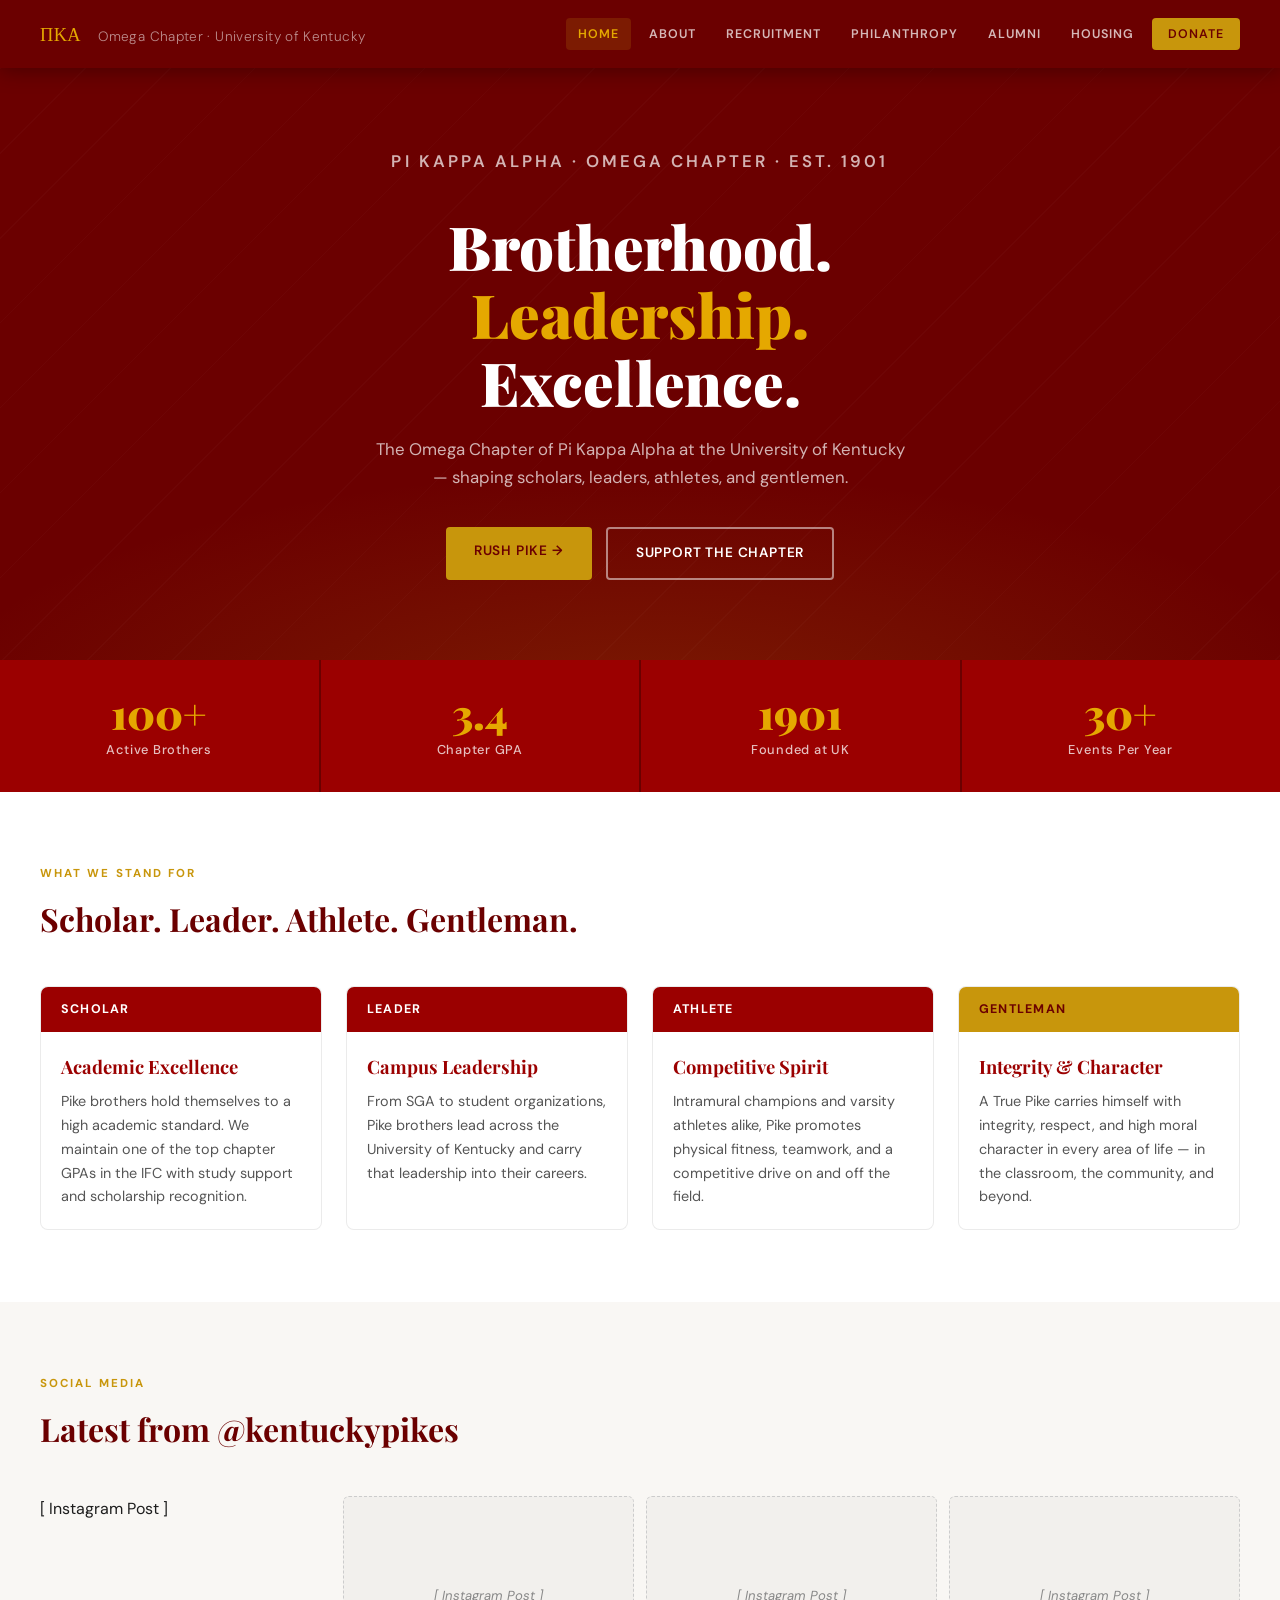
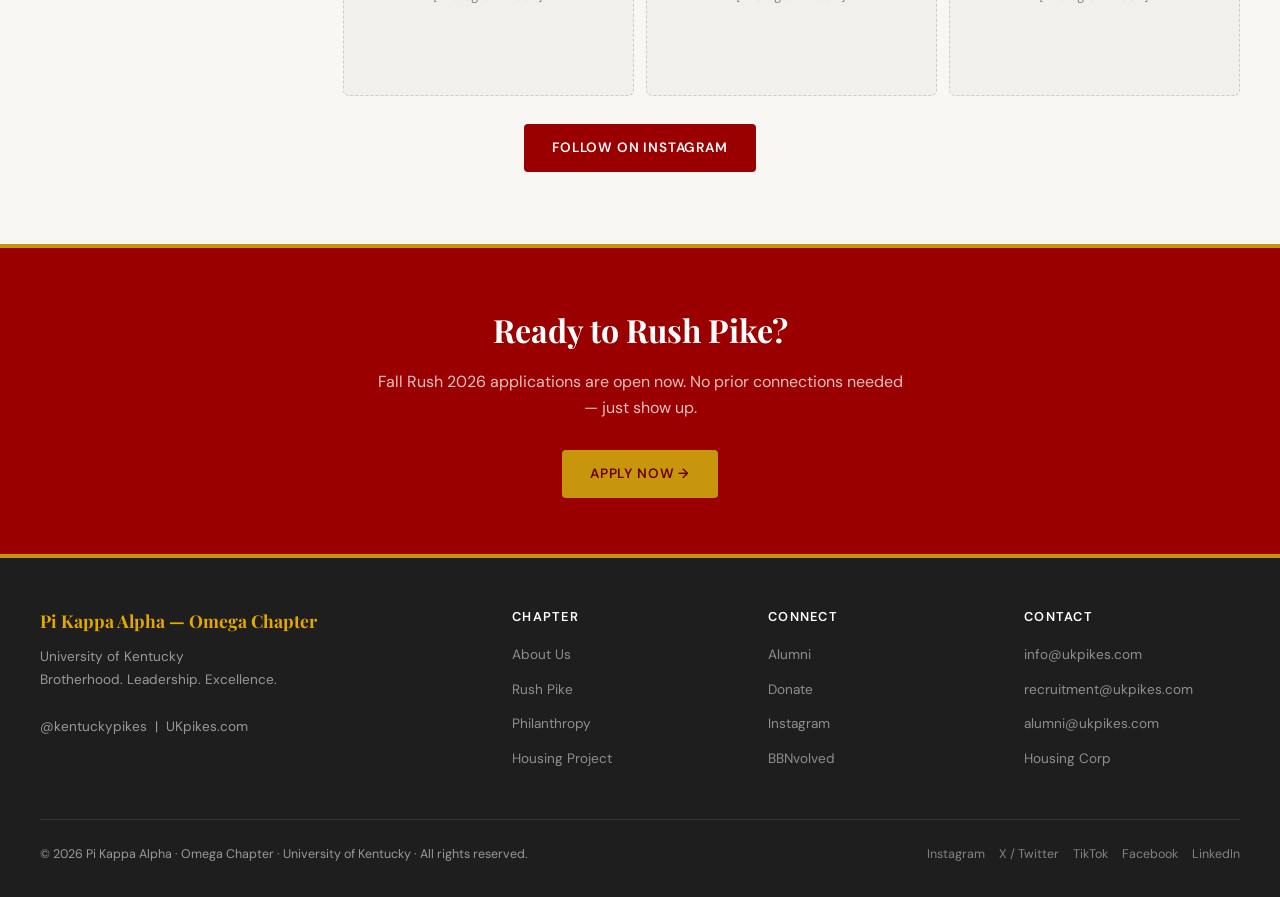
==== index.html @ 138304af "Update index.html" ====
<!DOCTYPE html>
<html lang="en">
<head>
  <meta charset="UTF-8" />
  <meta name="viewport" content="width=device-width, initial-scale=1.0" />
  <title>Pi Kappa Alpha — Omega Chapter | University of Kentucky</title>
  <link rel="stylesheet" href="styles.css" />
</head>
<body>
<script src="nav.js"></script>
 
<!-- HERO -->
<section class="hero">
  <p class="hero-eyebrow">Pi Kappa Alpha · Omega Chapter · Est. 1901</p>
  <h1>Brotherhood.<br><em>Leadership.</em><br>Excellence.</h1>
  <p>The Omega Chapter of Pi Kappa Alpha at the University of Kentucky — shaping scholars, leaders, athletes, and gentlemen.</p>
  <div class="hero-btns">
    <a href="recruitment.html" class="btn btn-gold">Rush Pike →</a>
    <a href="donate.html" class="btn btn-outline">Support the Chapter</a>
  </div>
</section>
 
<!-- STATS ROW -->
<div class="stats-row">
  <div class="stat-block"><div class="val">100+</div><div class="lbl">Active Brothers</div></div>
  <div class="stat-block"><div class="val">3.4</div><div class="lbl">Chapter GPA</div></div>
  <div class="stat-block"><div class="val">1901</div><div class="lbl">Founded at UK</div></div>
  <div class="stat-block"><div class="val">30+</div><div class="lbl">Events Per Year</div></div>
</div>
 
<!-- PILLARS -->
<section class="section">
  <p class="section-label">What We Stand For</p>
  <h2>Scholar. Leader. Athlete. Gentleman.</h2>
  <div class="card-grid card-grid-4">
 
    <div class="card">
      <div class="card-header">Scholar</div>
      <div class="card-body">
        <h3>Academic Excellence</h3>
        <p>Pike brothers hold themselves to a high academic standard. We maintain one of the top chapter GPAs in the IFC with study support and scholarship recognition.</p>
      </div>
    </div>
 
    <div class="card">
      <div class="card-header">Leader</div>
      <div class="card-body">
        <h3>Campus Leadership</h3>
        <p>From SGA to student organizations, Pike brothers lead across the University of Kentucky and carry that leadership into their careers.</p>
      </div>
    </div>
 
    <div class="card">
      <div class="card-header">Athlete</div>
      <div class="card-body">
        <h3>Competitive Spirit</h3>
        <p>Intramural champions and varsity athletes alike, Pike promotes physical fitness, teamwork, and a competitive drive on and off the field.</p>
      </div>
    </div>
 
    <div class="card">
      <div class="card-header gold">Gentleman</div>
      <div class="card-body">
        <h3>Integrity & Character</h3>
        <p>A True Pike carries himself with integrity, respect, and high moral character in every area of life — in the classroom, the community, and beyond.</p>
      </div>
    </div>
 
  </div>
</section>
 
<!-- INSTAGRAM FEED PLACEHOLDER -->
<section class="section section-alt">
  <p class="section-label">Social Media</p>
  <h2>Latest from @kentuckypikes</h2>
  <div class="card-grid card-grid-4" style="gap:12px;">
    <div class="https://github.com/BenBeady/ukpikes/blob/main/Dream%20Girl.png?raw=true" style="height:200px;">[ Instagram Post ]</div>
    <div class="img-placeholder" style="height:200px;">[ Instagram Post ]</div>
    <div class="img-placeholder" style="height:200px;">[ Instagram Post ]</div>
    <div class="img-placeholder" style="height:200px;">[ Instagram Post ]</div>
  </div>
  <div style="text-align:center;margin-top:28px;">
    <a href="https://instagram.com/kentuckypikes" target="_blank" class="btn btn-garnet">Follow on Instagram</a>
  </div>
</section>
 
<!-- CTA BANNER -->
<section class="cta-banner">
  <h2>Ready to Rush Pike?</h2>
  <p>Fall Rush 2026 applications are open now. No prior connections needed — just show up.</p>
  <a href="recruitment.html" class="btn btn-gold">Apply Now →</a>
</section>
 
</body>
</html>
---- styles.css ----
/* ── FONTS ── */
@import url('https://fonts.googleapis.com/css2?family=Playfair+Display:wght@700;900&family=DM+Sans:wght@300;400;500;600&display=swap');

/* ── VARIABLES ── */
:root {
  --garnet:      #9B0000;
  --garnet-dark: #6B0000;
  --garnet-lite: #fdf0f0;
  --gold:        #C8960C;
  --gold-light:  #F5E8C0;
  --gold-vivid:  #E5A800;
  --white:       #FFFFFF;
  --off-white:   #F9F7F4;
  --gray-bg:     #F2F0ED;
  --gray-mid:    #888;
  --gray-dark:   #1E1E1E;
  --nav-h:       68px;
}

/* ── RESET ── */
*, *::before, *::after { box-sizing: border-box; margin: 0; padding: 0; }
html { scroll-behavior: smooth; }
body {
  font-family: 'DM Sans', sans-serif;
  font-weight: 400;
  color: var(--gray-dark);
  background: var(--white);
  line-height: 1.65;
}
img { display: block; max-width: 100%; }
a { color: inherit; text-decoration: none; }

/* ── NAV ── */
.nav {
  position: sticky; top: 0; z-index: 100;
  background: var(--garnet-dark);
  height: var(--nav-h);
  display: flex; align-items: center;
  padding: 0 40px;
  box-shadow: 0 2px 20px rgba(0,0,0,.35);
}
.nav-logo {
  font-family: 'Playfair Display', serif;
  font-size: 1.15rem;
  color: var(--gold-vivid);
  white-space: nowrap;
  letter-spacing: .02em;
}
.nav-logo span {
  color: rgba(255,255,255,.55);
  font-family: 'DM Sans', sans-serif;
  font-weight: 300;
  font-size: .85rem;
  margin-left: 12px;
}
.nav-links {
  margin-left: auto;
  display: flex; gap: 6px;
  list-style: none;
}
.nav-links a {
  display: inline-block;
  padding: 6px 12px;
  font-size: .78rem;
  font-weight: 600;
  letter-spacing: .08em;
  text-transform: uppercase;
  color: rgba(255,255,255,.72);
  border-radius: 4px;
  transition: background .2s, color .2s;
}
.nav-links a:hover,
.nav-links a.active {
  background: rgba(200,150,12,.18);
  color: var(--gold-vivid);
}
.nav-donate-btn {
  background: var(--gold) !important;
  color: var(--garnet-dark) !important;
  padding: 6px 16px !important;
  border-radius: 4px !important;
}
.nav-donate-btn:hover {
  background: var(--gold-vivid) !important;
}

/* ── FOOTER ── */
.footer {
  background: var(--gray-dark);
  color: rgba(255,255,255,.55);
  padding: 48px 40px 32px;
}
.footer-grid {
  display: grid;
  grid-template-columns: 2fr 1fr 1fr 1fr;
  gap: 40px;
  margin-bottom: 40px;
}
.footer-brand h3 {
  font-family: 'Playfair Display', serif;
  color: var(--gold-vivid);
  font-size: 1.1rem;
  margin-bottom: 10px;
}
.footer-brand p { font-size: .85rem; line-height: 1.7; }
.footer-col h4 {
  color: var(--white);
  font-size: .8rem;
  font-weight: 600;
  letter-spacing: .1em;
  text-transform: uppercase;
  margin-bottom: 14px;
}
.footer-col ul { list-style: none; }
.footer-col li { margin-bottom: 8px; }
.footer-col a { font-size: .85rem; color: rgba(255,255,255,.5); transition: color .2s; }
.footer-col a:hover { color: var(--gold-vivid); }
.footer-bottom {
  border-top: 1px solid rgba(255,255,255,.1);
  padding-top: 24px;
  display: flex; justify-content: space-between; align-items: center;
  font-size: .78rem;
}
.social-links { display: flex; gap: 14px; }
.social-links a { color: rgba(255,255,255,.45); transition: color .2s; }
.social-links a:hover { color: var(--gold-vivid); }

/* ── HERO ── */
.hero {
  background: var(--garnet-dark);
  min-height: 520px;
  display: flex; flex-direction: column; justify-content: center;
  align-items: center; text-align: center;
  padding: 80px 40px;
  position: relative;
  overflow: hidden;
}
.hero::before {
  content: '';
  position: absolute; inset: 0;
  background:
    radial-gradient(ellipse 80% 60% at 50% 110%, rgba(200,150,12,.18) 0%, transparent 70%),
    repeating-linear-gradient(135deg, rgba(255,255,255,.02) 0px, rgba(255,255,255,.02) 1px, transparent 1px, transparent 60px);
}
.hero-eyebrow {
  font-size: .75rem;
  font-weight: 600;
  letter-spacing: .18em;
  text-transform: uppercase;
  color: var(--gold-vivid);
  margin-bottom: 18px;
  position: relative;
}
.hero h1 {
  font-family: 'Playfair Display', serif;
  font-size: clamp(2.2rem, 5vw, 3.8rem);
  font-weight: 900;
  color: var(--white);
  line-height: 1.12;
  max-width: 780px;
  position: relative;
  margin-bottom: 20px;
}
.hero h1 em { color: var(--gold-vivid); font-style: normal; }
.hero p {
  color: rgba(255,255,255,.7);
  font-size: 1.05rem;
  max-width: 540px;
  position: relative;
  margin-bottom: 36px;
}
.hero-btns { display: flex; gap: 14px; flex-wrap: wrap; justify-content: center; position: relative; }

/* ── BUTTONS ── */
.btn {
  display: inline-block;
  padding: 13px 28px;
  font-size: .85rem;
  font-weight: 600;
  letter-spacing: .06em;
  text-transform: uppercase;
  border-radius: 4px;
  transition: transform .18s, box-shadow .18s;
  cursor: pointer;
}
.btn:hover { transform: translateY(-2px); box-shadow: 0 6px 20px rgba(0,0,0,.2); }
.btn-gold  { background: var(--gold); color: var(--garnet-dark); }
.btn-gold:hover { background: var(--gold-vivid); }
.btn-outline { background: transparent; color: var(--white); border: 2px solid rgba(255,255,255,.5); }
.btn-outline:hover { border-color: var(--white); background: rgba(255,255,255,.08); }
.btn-garnet { background: var(--garnet); color: var(--white); }
.btn-garnet:hover { background: var(--garnet-dark); }

/* ── PAGE TITLE (inner pages) ── */
.page-title {
  background: var(--garnet);
  padding: 52px 40px 44px;
  border-bottom: 4px solid var(--gold);
}
.page-title h1 {
  font-family: 'Playfair Display', serif;
  font-size: 2.4rem;
  font-weight: 900;
  color: var(--white);
  margin-bottom: 8px;
}
.page-title p { color: rgba(255,255,255,.75); font-size: 1rem; max-width: 640px; }

/* ── SECTIONS ── */
.section { padding: 72px 40px; }
.section-alt { background: var(--off-white); }
.section-dark { background: var(--garnet-dark); color: var(--white); }
.section-gold  { background: var(--gold-light); }

.section-label {
  font-size: .72rem;
  font-weight: 700;
  letter-spacing: .18em;
  text-transform: uppercase;
  color: var(--gold);
  margin-bottom: 10px;
}
.section h2 {
  font-family: 'Playfair Display', serif;
  font-size: 2rem;
  font-weight: 700;
  margin-bottom: 40px;
  color: var(--garnet-dark);
}
.section-dark h2 { color: var(--white); }
.section-dark .section-label { color: var(--gold-vivid); }

/* ── STAT ROW ── */
.stats-row {
  display: grid;
  grid-template-columns: repeat(4, 1fr);
  gap: 2px;
  background: var(--garnet-dark);
}
.stat-block {
  background: var(--garnet);
  padding: 32px 20px;
  text-align: center;
  transition: background .2s;
}
.stat-block:hover { background: #820000; }
.stat-block .val {
  font-family: 'Playfair Display', serif;
  font-size: 2.6rem;
  font-weight: 900;
  color: var(--gold-vivid);
  line-height: 1;
  margin-bottom: 6px;
}
.stat-block .lbl { font-size: .8rem; font-weight: 500; color: rgba(255,255,255,.75); letter-spacing: .06em; }

/* ── CARDS ── */
.card-grid { display: grid; gap: 24px; }
.card-grid-2 { grid-template-columns: repeat(2,1fr); }
.card-grid-3 { grid-template-columns: repeat(3,1fr); }
.card-grid-4 { grid-template-columns: repeat(4,1fr); }

.card {
  background: var(--white);
  border: 1px solid rgba(0,0,0,.08);
  border-radius: 8px;
  overflow: hidden;
  transition: box-shadow .22s, transform .22s;
}
.card:hover { box-shadow: 0 8px 32px rgba(0,0,0,.1); transform: translateY(-3px); }
.card-header {
  background: var(--garnet);
  padding: 12px 20px;
  font-size: .78rem;
  font-weight: 700;
  letter-spacing: .1em;
  text-transform: uppercase;
  color: var(--white);
}
.card-header.gold { background: var(--gold); color: var(--garnet-dark); }
.card-body { padding: 20px; }
.card-body h3 { font-family: 'Playfair Display', serif; font-size: 1.15rem; color: var(--garnet); margin-bottom: 8px; }
.card-body p  { font-size: .9rem; color: #555; line-height: 1.65; }
.card-body ul { list-style: none; margin-top: 8px; }
.card-body ul li { font-size: .88rem; color: #444; padding: 3px 0; }
.card-body ul li::before { content: '—'; color: var(--gold); margin-right: 8px; font-weight: 700; }

/* ── IMAGE PLACEHOLDER ── */
.img-placeholder {
  background: var(--gray-bg);
  display: flex; align-items: center; justify-content: center;
  color: var(--gray-mid);
  font-size: .82rem;
  font-style: italic;
  border-radius: 6px;
  border: 1px dashed #ccc;
}

/* ── BANNER CTA ── */
.cta-banner {
  background: var(--garnet);
  border-top: 4px solid var(--gold);
  border-bottom: 4px solid var(--gold);
  padding: 56px 40px;
  text-align: center;
}
.cta-banner h2 { font-family: 'Playfair Display', serif; font-size: 2rem; color: var(--white); margin-bottom: 12px; }
.cta-banner p  { color: rgba(255,255,255,.75); max-width: 540px; margin: 0 auto 28px; }

/* ── FAQ ── */
.faq-item {
  border-left: 3px solid var(--gold);
  padding: 16px 20px;
  margin-bottom: 14px;
  background: var(--white);
  border-radius: 0 6px 6px 0;
}
.faq-item strong { display: block; color: var(--garnet); font-size: .95rem; margin-bottom: 4px; }
.faq-item p { font-size: .9rem; color: #555; }

/* ── PROGRESS BAR ── */
.progress-wrap { background: #e0e0e0; border-radius: 999px; height: 28px; overflow: hidden; margin: 12px 0 6px; position: relative; }
.progress-fill { background: linear-gradient(90deg, var(--garnet), var(--garnet-dark)); height: 100%; border-radius: 999px; display: flex; align-items: center; padding: 0 14px; }
.progress-fill span { font-size: .78rem; font-weight: 700; color: var(--white); letter-spacing: .05em; }

/* ── ICON BADGES ── */
.badge-row { display: flex; gap: 10px; flex-wrap: wrap; margin-top: 8px; }
.badge {
  display: inline-block;
  background: var(--garnet);
  color: var(--white);
  font-size: .72rem;
  font-weight: 600;
  padding: 4px 12px;
  border-radius: 999px;
  letter-spacing: .05em;
  text-transform: uppercase;
}
.badge.gold { background: var(--gold); color: var(--garnet-dark); }

/* ── OFFICERS GRID ── */
.officer-card {
  display: flex; align-items: center; gap: 16px;
  background: var(--white);
  border: 1px solid rgba(0,0,0,.07);
  border-radius: 8px;
  padding: 16px 20px;
  transition: box-shadow .2s;
}
.officer-card:hover { box-shadow: 0 4px 16px rgba(0,0,0,.08); }
.officer-avatar {
  width: 54px; height: 54px; border-radius: 50%;
  background: var(--gray-bg);
  border: 2px solid var(--gold);
  flex-shrink: 0;
  display: flex; align-items: center; justify-content: center;
  font-size: .7rem; color: var(--gray-mid); font-style: italic;
}
.officer-info strong { display: block; font-size: .95rem; color: var(--garnet); }
.officer-info span  { font-size: .82rem; color: var(--gray-mid); }

/* ── FUNRAISE EMBED PLACEHOLDER ── */
.funraise-box {
  background: linear-gradient(135deg, var(--garnet-lite), var(--gold-light));
  border: 2px dashed var(--gold);
  border-radius: 10px;
  padding: 48px 32px;
  text-align: center;
}
.funraise-box h3 { font-family: 'Playfair Display', serif; color: var(--garnet); font-size: 1.4rem; margin-bottom: 10px; }
.funraise-box p  { color: #666; font-size: .9rem; max-width: 500px; margin: 0 auto 20px; }

/* ── TIMELINE ── */
.timeline { position: relative; padding-left: 28px; }
.timeline::before { content: ''; position: absolute; left: 9px; top: 0; bottom: 0; width: 2px; background: var(--gold-light); }
.timeline-item { position: relative; margin-bottom: 32px; }
.timeline-item::before {
  content: ''; position: absolute; left: -24px; top: 5px;
  width: 14px; height: 14px; border-radius: 50%;
  background: var(--garnet); border: 3px solid var(--gold);
}
.timeline-item h4 { font-family: 'Playfair Display', serif; font-size: 1.05rem; color: var(--garnet); margin-bottom: 4px; }
.timeline-item .week { font-size: .72rem; font-weight: 700; letter-spacing: .12em; text-transform: uppercase; color: var(--gold); margin-bottom: 6px; }
.timeline-item p { font-size: .88rem; color: #555; }

/* ── SPOTLIGHT CARD ── */
.spotlight {
  background: var(--white);
  border: 1px solid rgba(0,0,0,.08);
  border-radius: 8px;
  overflow: hidden;
}
.spotlight-img {
  height: 180px;
  background: var(--gray-bg);
  display: flex; align-items: center; justify-content: center;
  font-size: .82rem; color: var(--gray-mid); font-style: italic;
}
.spotlight-body { padding: 20px; }
.spotlight-body .year { font-size: .72rem; font-weight: 700; letter-spacing: .12em; text-transform: uppercase; color: var(--gold); margin-bottom: 4px; }
.spotlight-body h4 { font-family: 'Playfair Display', serif; font-size: 1.1rem; color: var(--garnet); margin-bottom: 6px; }
.spotlight-body p  { font-size: .87rem; color: #555; line-height: 1.6; }

/* ── RESPONSIVE ── */
@media (max-width: 900px) {
  .nav { padding: 0 20px; }
  .nav-links { display: none; }
  .section { padding: 48px 20px; }
  .hero { padding: 60px 20px; }
  .page-title { padding: 40px 20px; }
  .stats-row, .card-grid-4 { grid-template-columns: repeat(2,1fr); }
  .card-grid-3 { grid-template-columns: repeat(2,1fr); }
  .card-grid-2 { grid-template-columns: 1fr; }
  .footer-grid { grid-template-columns: 1fr 1fr; }
  .footer-bottom { flex-direction: column; gap: 12px; text-align: center; }
}
@media (max-width: 580px) {
  .stats-row, .card-grid-4, .card-grid-3, .card-grid-2 { grid-template-columns: 1fr; }
  .footer-grid { grid-template-columns: 1fr; }
  .hero h1 { font-size: 2rem; }
  .hero-btns { flex-direction: column; align-items: center; }
}
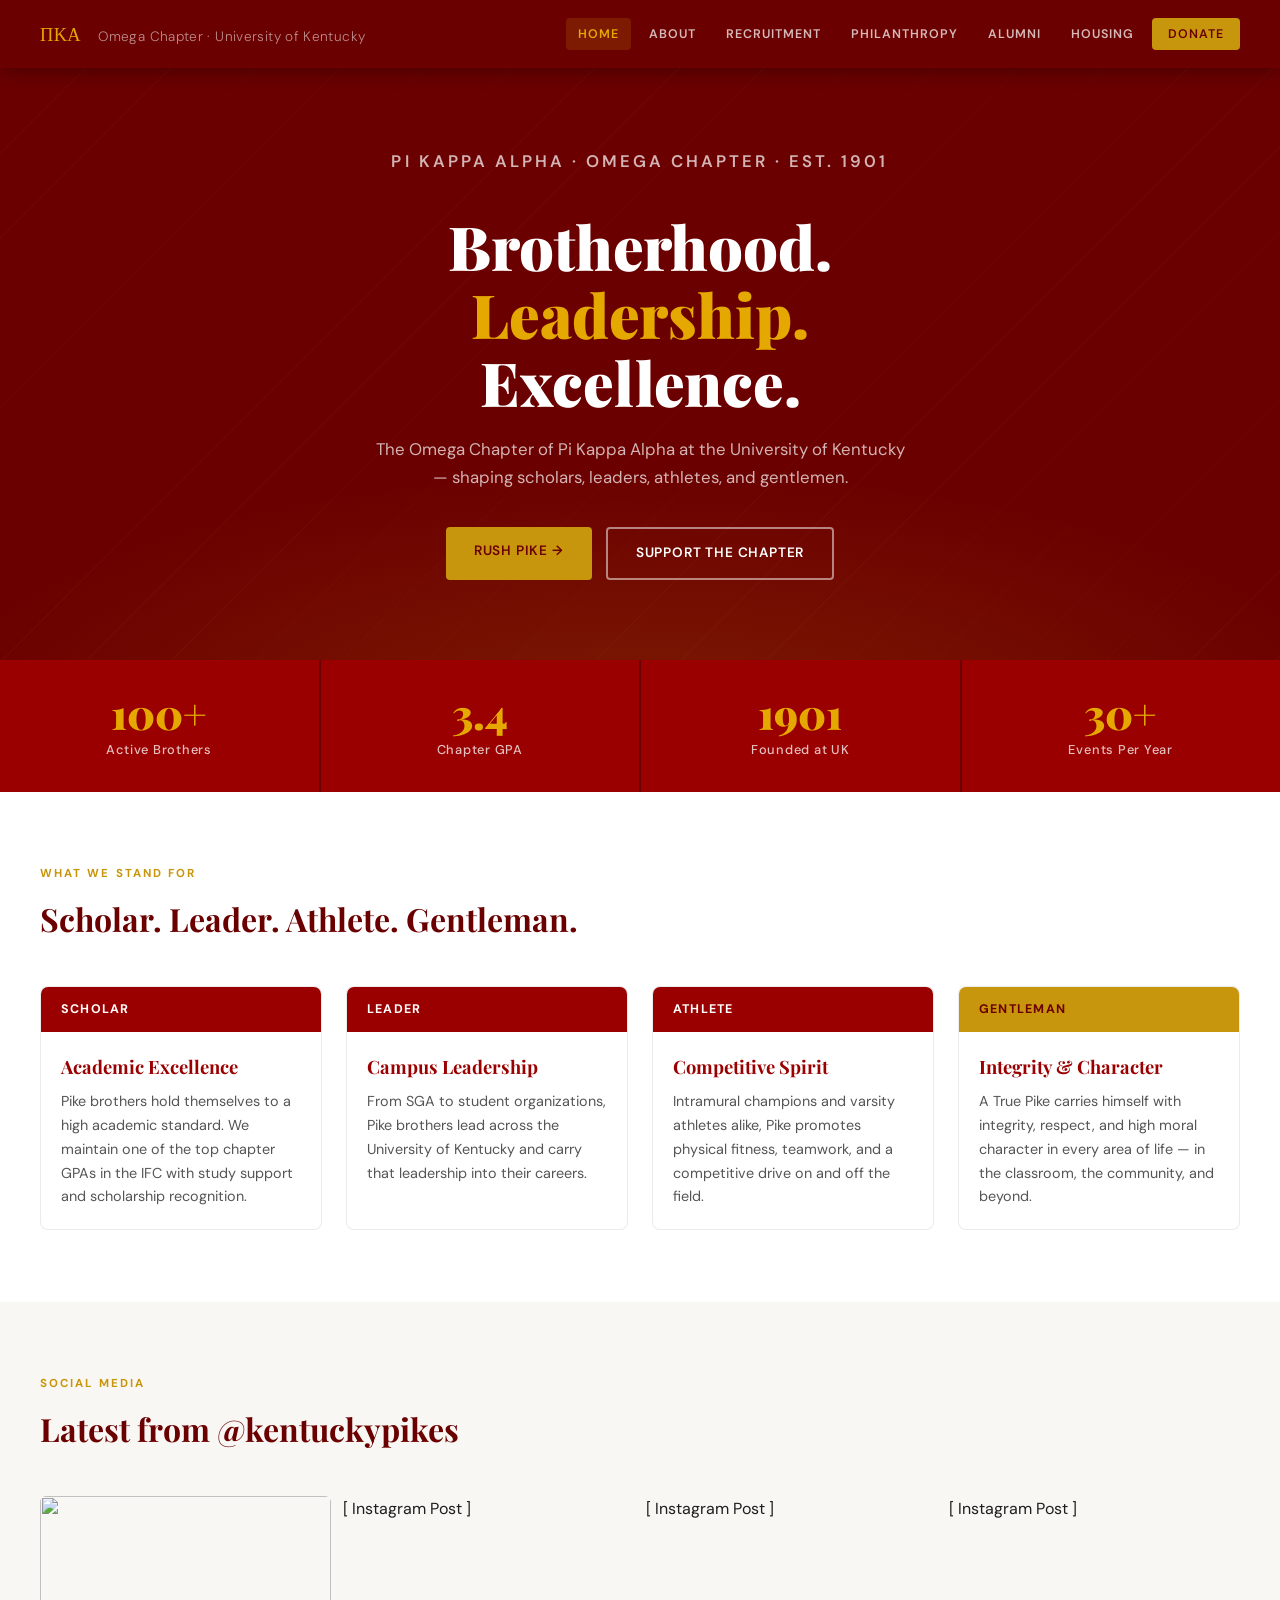
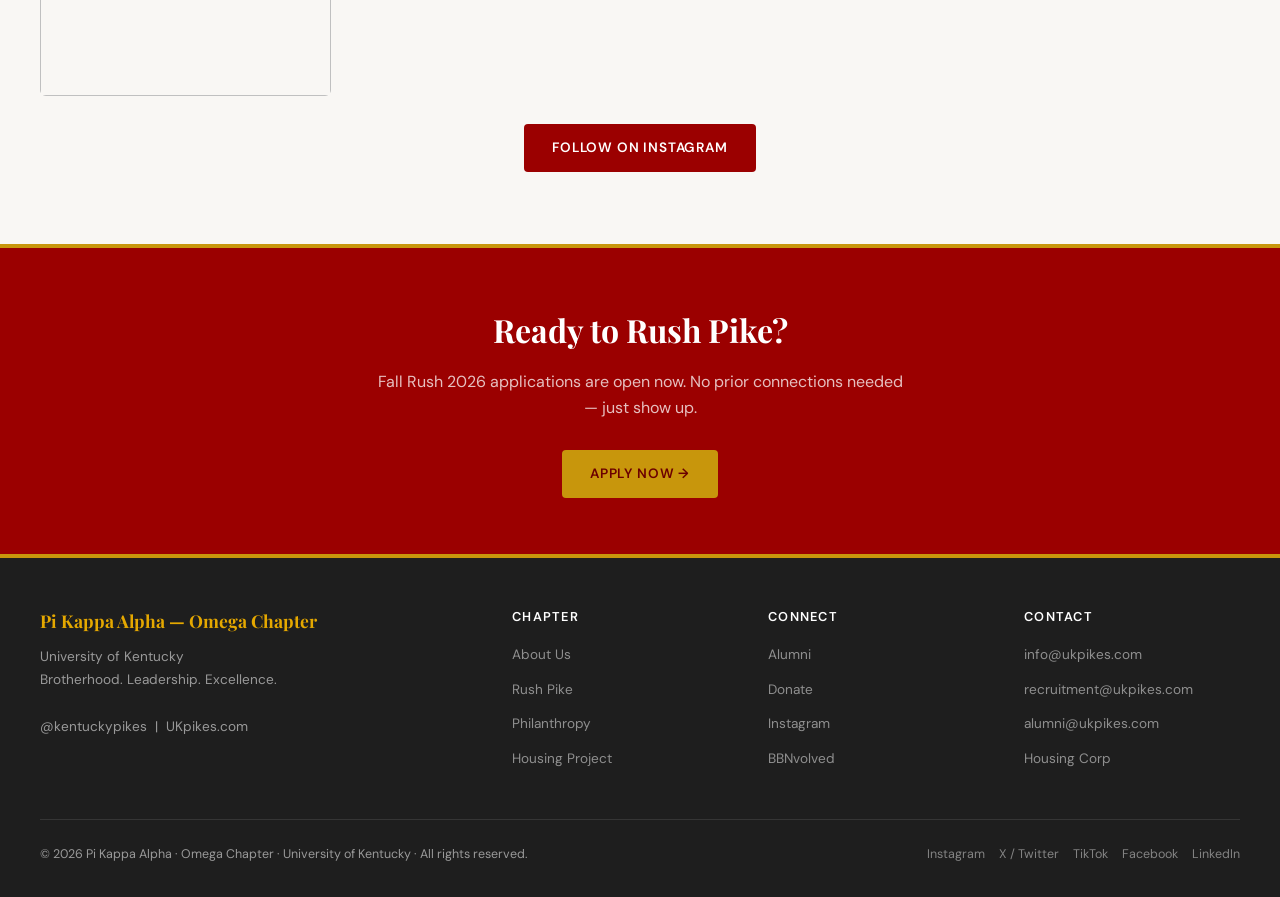
==== commit 6d5d8863: "Update index.html" ====
--- a/index.html
+++ b/index.html
@@ -74,10 +74,12 @@
   <p class="section-label">Social Media</p>
   <h2>Latest from @kentuckypikes</h2>
   <div class="card-grid card-grid-4" style="gap:12px;">
-    <div class="https://github.com/BenBeady/ukpikes/blob/main/Dream%20Girl.png?raw=true" style="height:200px;">[ Instagram Post ]</div>
-    <div class="img-placeholder" style="height:200px;">[ Instagram Post ]</div>
-    <div class="img-placeholder" style="height:200px;">[ Instagram Post ]</div>
-    <div class="img-placeholder" style="height:200px;">[ Instagram Post ]</div>
+
+    <img src="https://github.com/BenBeady/ukpikes/blob/main/Dream%20Girl.png?raw=true" style="height:200px;width:100%;object-fit:cover;border-radius:6px;" />
+    <div class="https://github.com/BenBeady/ukpikes/blob/main/First%20day%20of%20class.png?raw=true" style="height:200px;">[ Instagram Post ]</div>
+    <div class="https://github.com/BenBeady/ukpikes/blob/main/Founders%20day.png?raw=true" style="height:200px;">[ Instagram Post ]</div>
+    <div class="https://github.com/BenBeady/ukpikes/blob/main/Pledge%20Class.png?raw=true" style="height:200px;">[ Instagram Post ]</div>
+
   </div>
   <div style="text-align:center;margin-top:28px;">
     <a href="https://instagram.com/kentuckypikes" target="_blank" class="btn btn-garnet">Follow on Instagram</a>
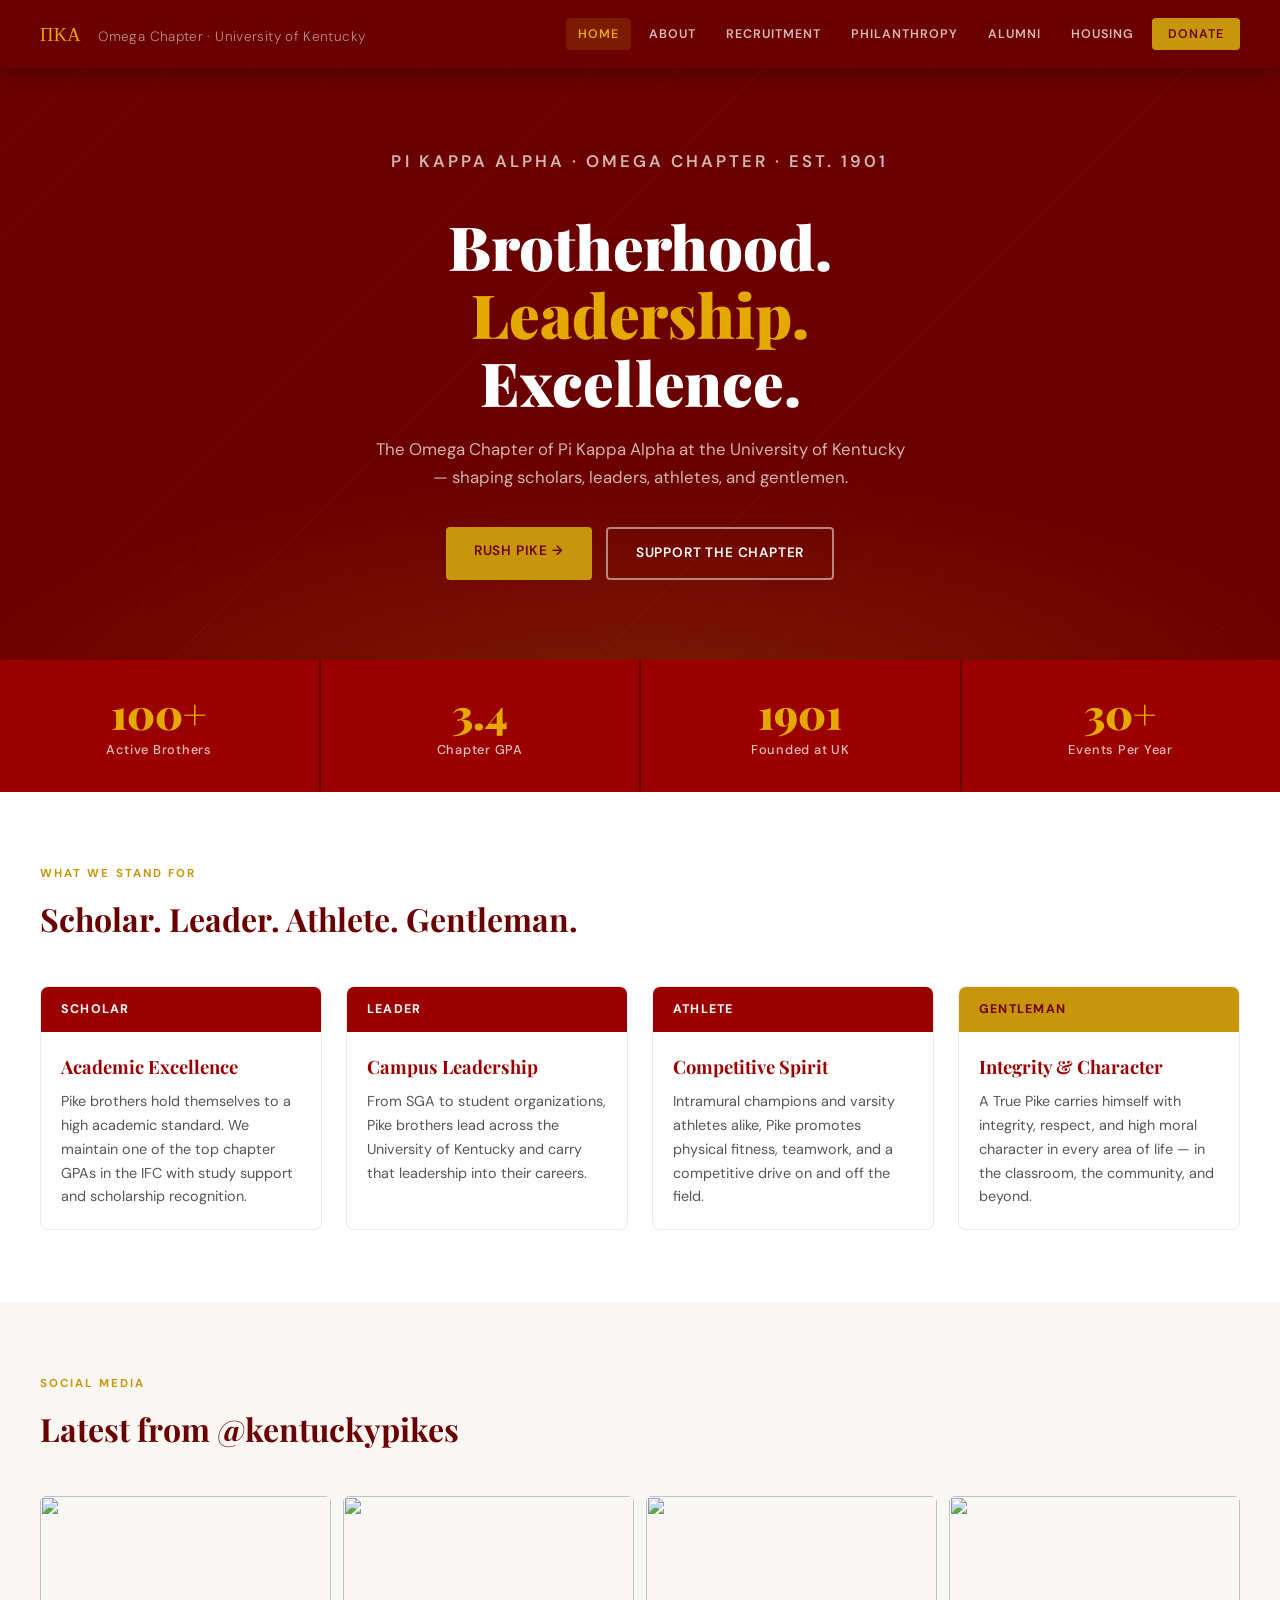
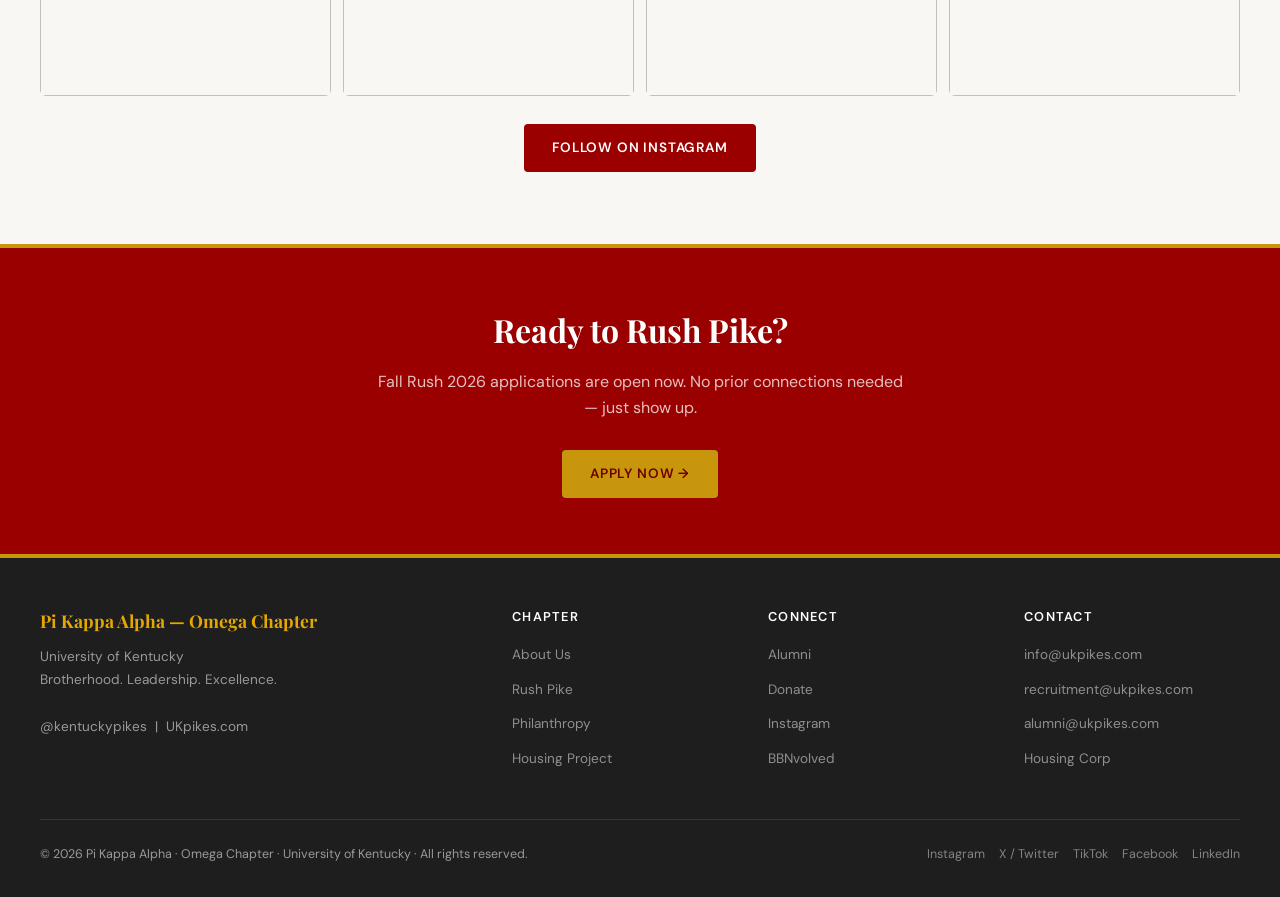
==== commit 32c0172d: "Update index.html" ====
--- a/index.html
+++ b/index.html
@@ -76,10 +76,9 @@
   <div class="card-grid card-grid-4" style="gap:12px;">
 
     <img src="https://github.com/BenBeady/ukpikes/blob/main/Dream%20Girl.png?raw=true" style="height:200px;width:100%;object-fit:cover;border-radius:6px;" />
-    <div class="https://github.com/BenBeady/ukpikes/blob/main/First%20day%20of%20class.png?raw=true" style="height:200px;">[ Instagram Post ]</div>
-    <div class="https://github.com/BenBeady/ukpikes/blob/main/Founders%20day.png?raw=true" style="height:200px;">[ Instagram Post ]</div>
-    <div class="https://github.com/BenBeady/ukpikes/blob/main/Pledge%20Class.png?raw=true" style="height:200px;">[ Instagram Post ]</div>
-
+   <img src="https://github.com/BenBeady/ukpikes/blob/main/First%20day%20of%20class.png?raw=true" style="height:200px;width:100%;object-fit:cover;border-radius:6px;" />
+    <img src="https://github.com/BenBeady/ukpikes/blob/main/Founders%20day.png?raw=true" style="height:200px;width:100%;object-fit:cover;border-radius:6px;" />
+  <img src="https://github.com/BenBeady/ukpikes/blob/main/Pledge%20Class.png?raw=true" style="height:200px;width:100%;object-fit:cover;border-radius:6px;" />
   </div>
   <div style="text-align:center;margin-top:28px;">
     <a href="https://instagram.com/kentuckypikes" target="_blank" class="btn btn-garnet">Follow on Instagram</a>
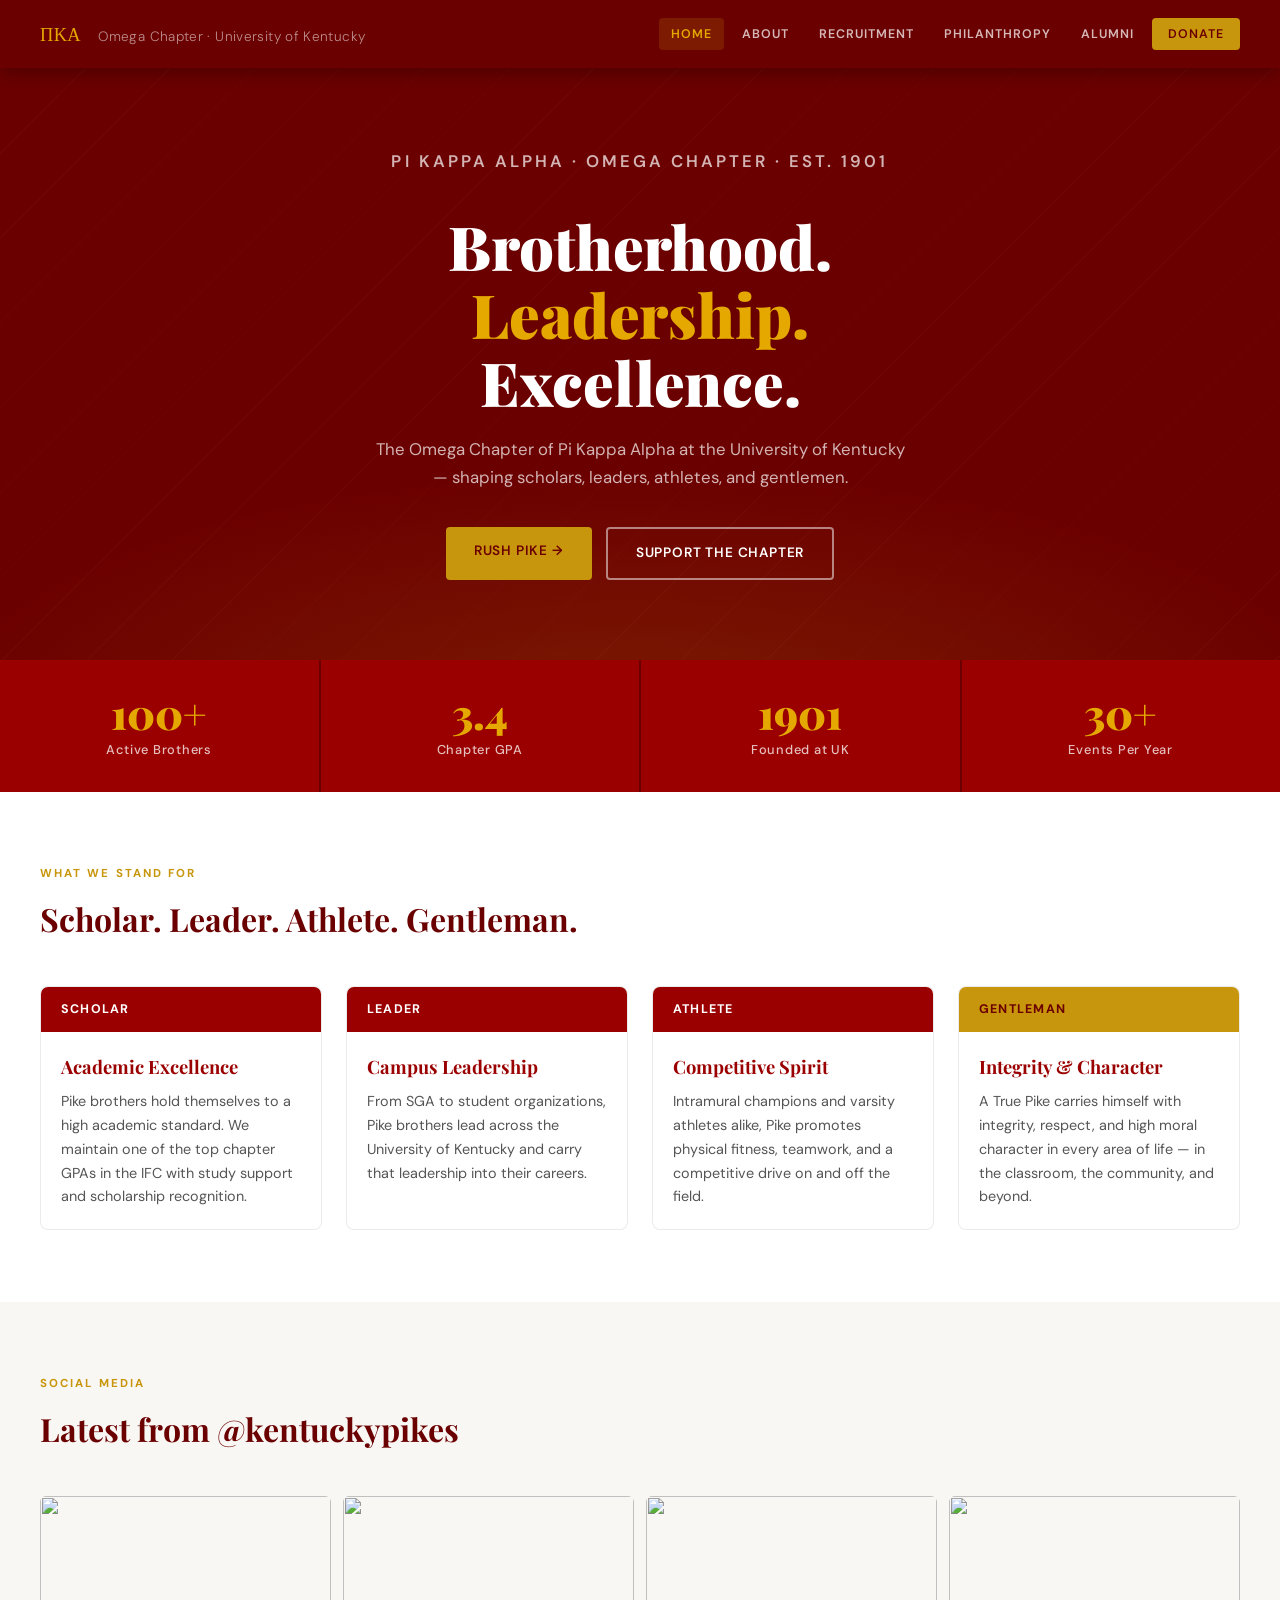
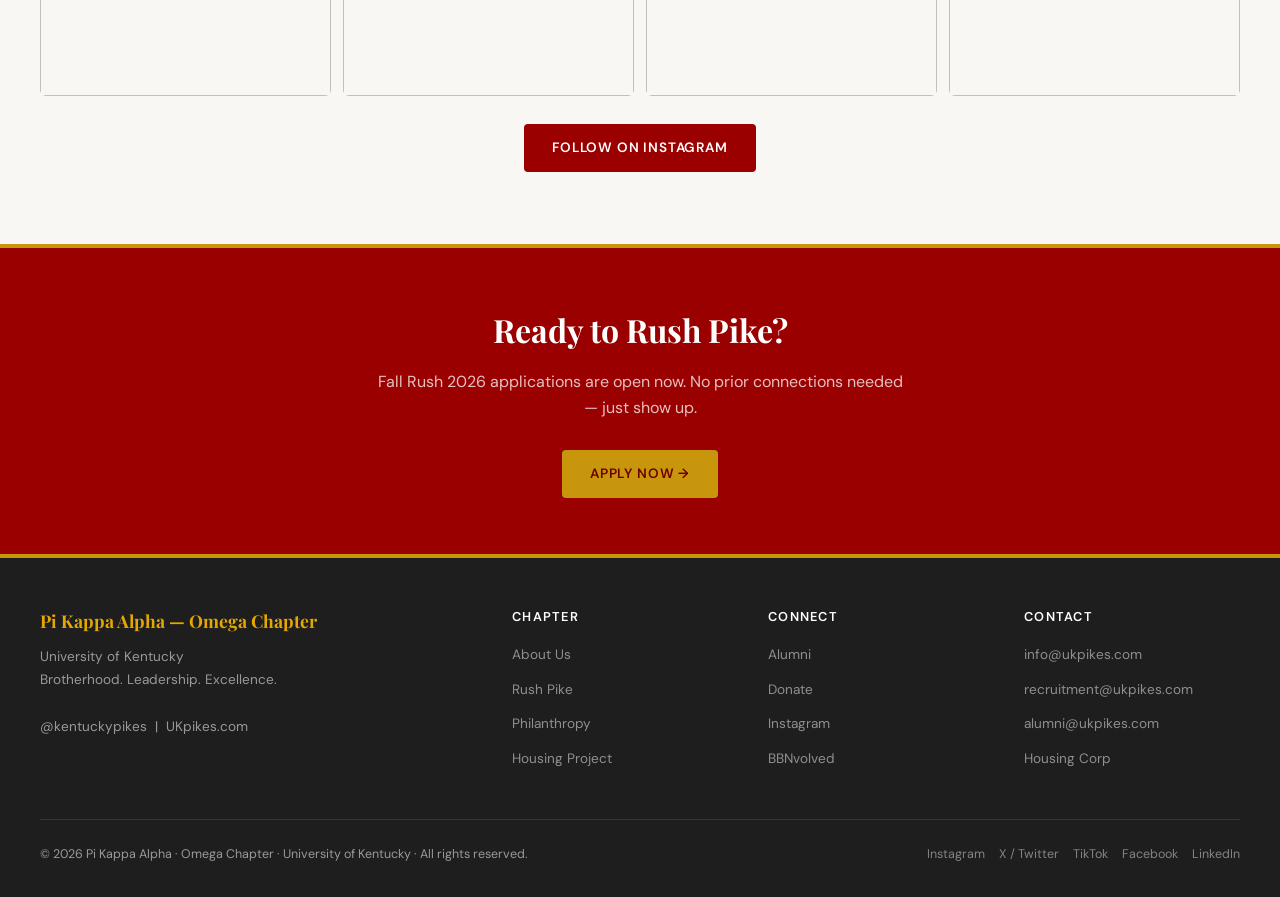
==== commit 445d3578: "Update index.html" ====
--- a/index.html
+++ b/index.html
@@ -75,10 +75,10 @@
   <h2>Latest from @kentuckypikes</h2>
   <div class="card-grid card-grid-4" style="gap:12px;">
 
-    <img src="https://github.com/BenBeady/ukpikes/blob/main/Dream%20Girl.png?raw=true" style="height:200px;width:100%;object-fit:cover;border-radius:6px;" />
-   <img src="https://github.com/BenBeady/ukpikes/blob/main/First%20day%20of%20class.png?raw=true" style="height:200px;width:100%;object-fit:cover;border-radius:6px;" />
-    <img src="https://github.com/BenBeady/ukpikes/blob/main/Founders%20day.png?raw=true" style="height:200px;width:100%;object-fit:cover;border-radius:6px;" />
-  <img src="https://github.com/BenBeady/ukpikes/blob/main/Pledge%20Class.png?raw=true" style="height:200px;width:100%;object-fit:cover;border-radius:6px;" />
+    <img src="https://github.com/BenBeady/ukpikes/blob/main/photos/Screenshot%202026-04-14%20191627.png?raw=true" style="height:200px;width:100%;object-fit:cover;border-radius:6px;" />
+   <img src="https://github.com/BenBeady/ukpikes/blob/main/photos/Screenshot%202026-04-14%20191643.png?raw=true" style="height:200px;width:100%;object-fit:cover;border-radius:6px;" />
+    <img src="https://github.com/BenBeady/ukpikes/blob/main/photos/Screenshot%202026-04-14%20191655.png?raw=true" style="height:200px;width:100%;object-fit:cover;border-radius:6px;" />
+  <img src="https://github.com/BenBeady/ukpikes/blob/main/photos/Screenshot%202026-04-14%20191704.png?raw=true" style="height:200px;width:100%;object-fit:cover;border-radius:6px;" />
   </div>
   <div style="text-align:center;margin-top:28px;">
     <a href="https://instagram.com/kentuckypikes" target="_blank" class="btn btn-garnet">Follow on Instagram</a>
--- a/styles.css
+++ b/styles.css
@@ -1,3 +1,11 @@
+/*
+Theme Name: ukpikes
+Theme URI: https://github.com/BenBeady/ukpikes
+Author: Ben Beady
+Description: Kentucky Pikes Theme
+Version: 1.0
+*/
+
 /* ── FONTS ── */
 @import url('https://fonts.googleapis.com/css2?family=Playfair+Display:wght@700;900&family=DM+Sans:wght@300;400;500;600&display=swap');
 
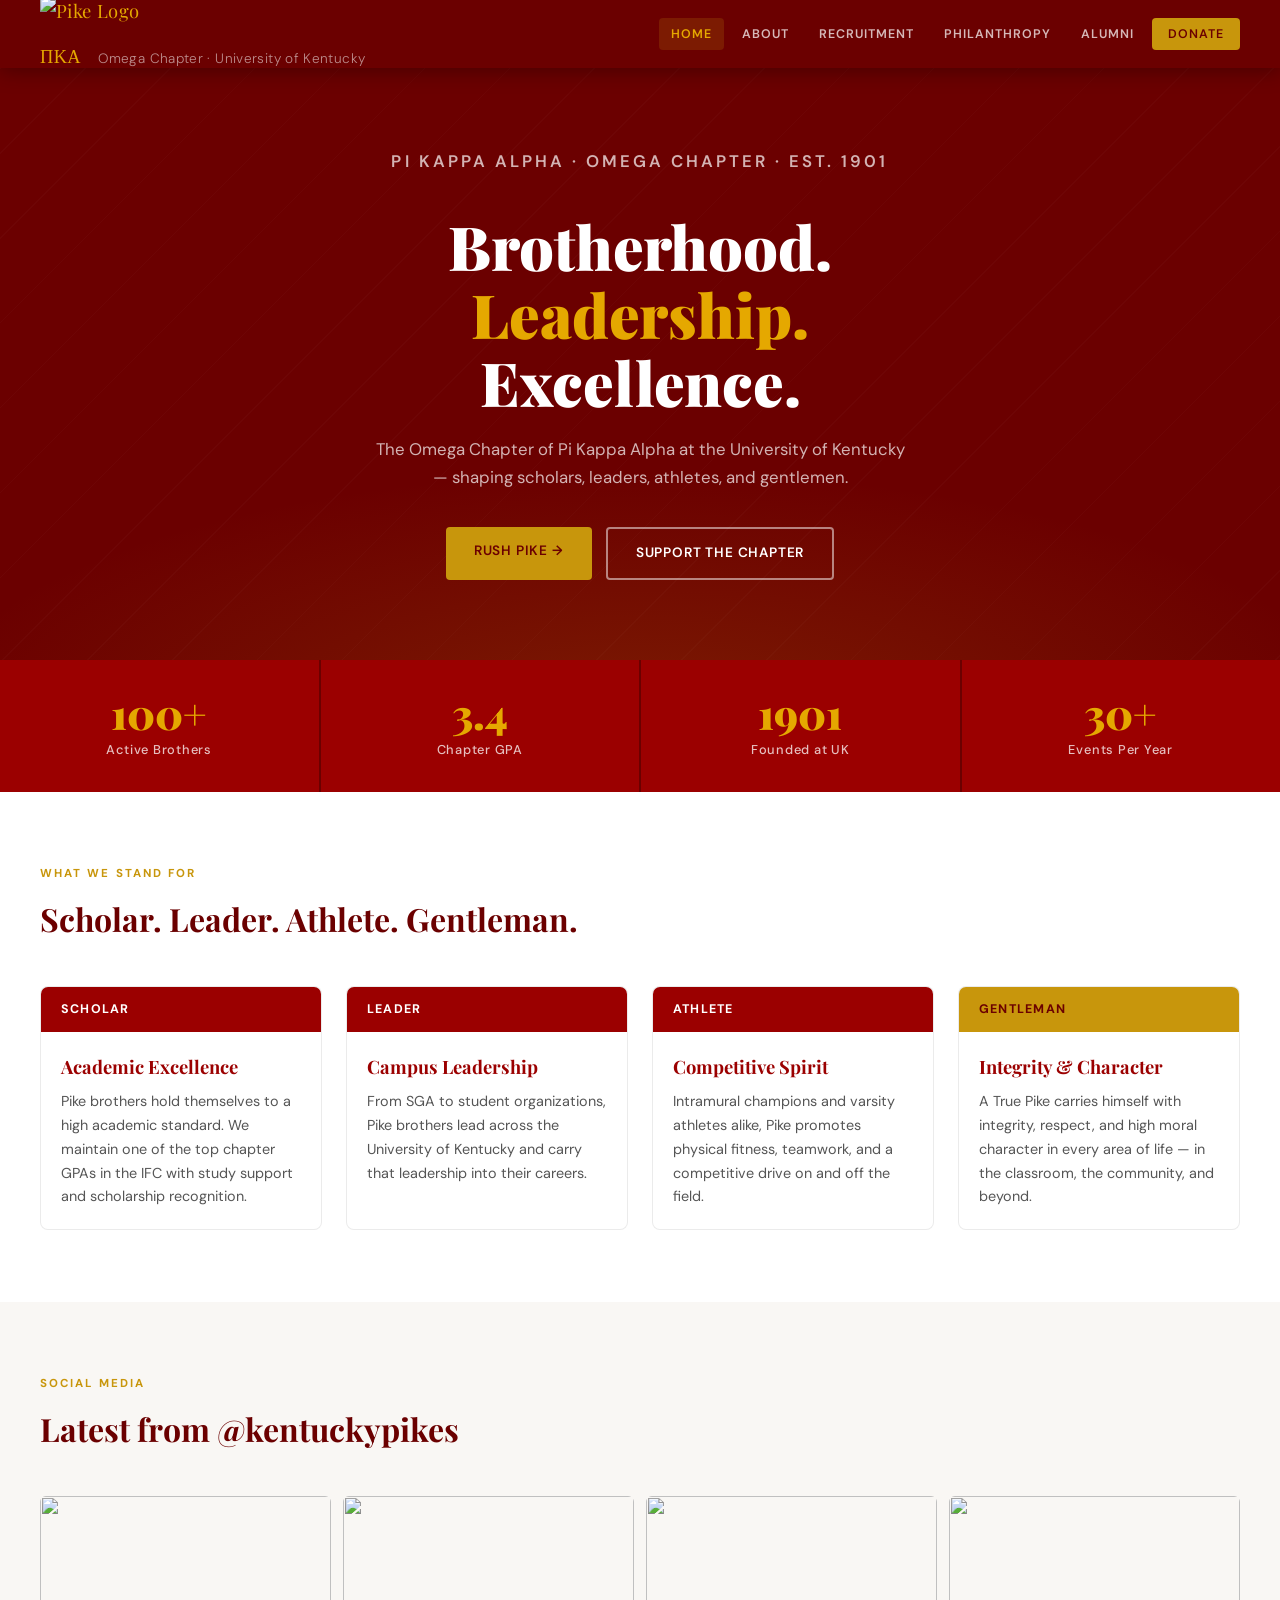
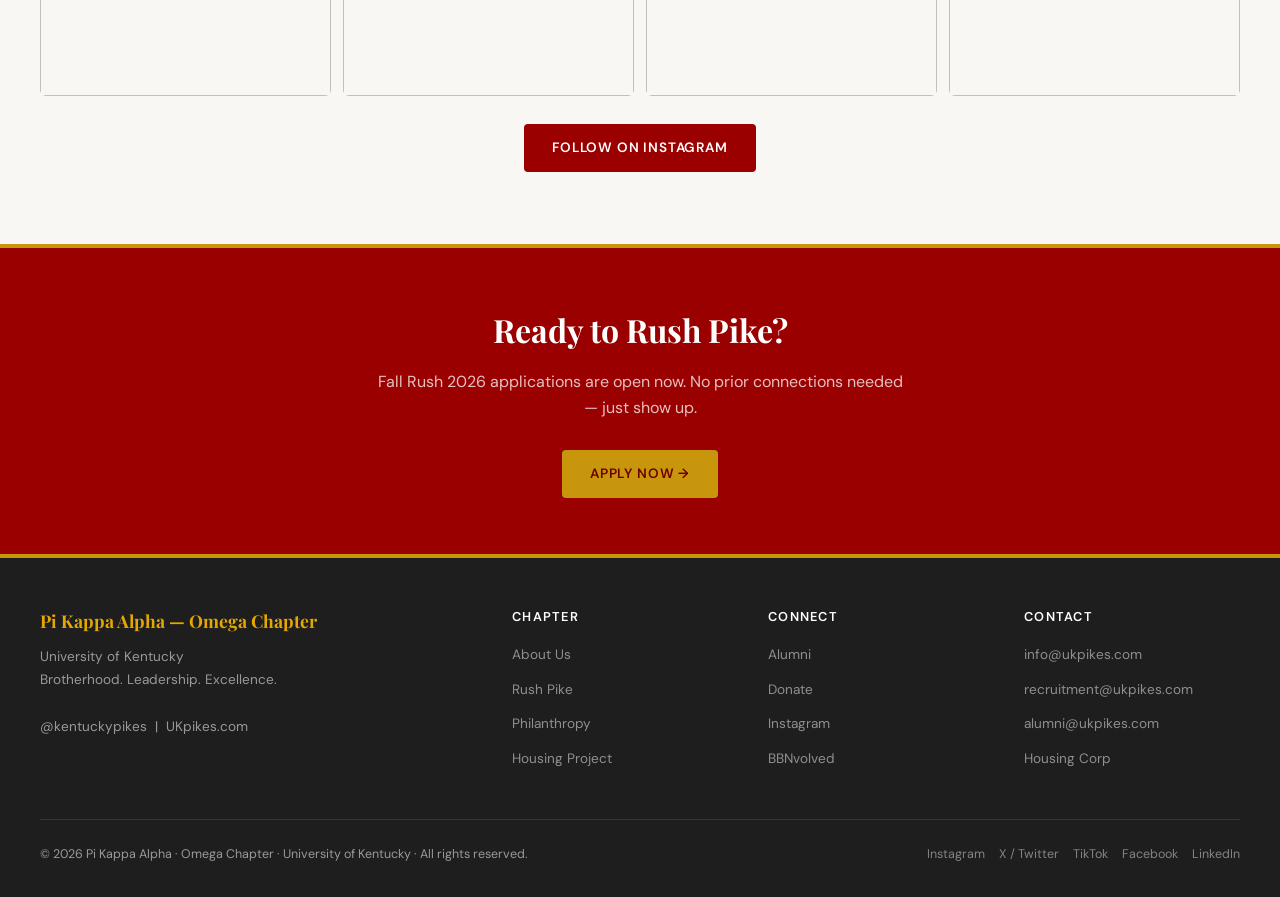
==== commit 985bcdb0: "Update index.html" ====
--- a/index.html
+++ b/index.html
@@ -5,6 +5,7 @@
   <meta name="viewport" content="width=device-width, initial-scale=1.0" />
   <title>Pi Kappa Alpha — Omega Chapter | University of Kentucky</title>
   <link rel="stylesheet" href="styles.css" />
+    <link rel="icon" href="https://github.com/BenBeady/ukpikes/blob/main/photos/Screenshot%202026-04-16%20222029.png?raw=true" type="image/jpeg">
 </head>
 <body>
 <script src="nav.js"></script>
